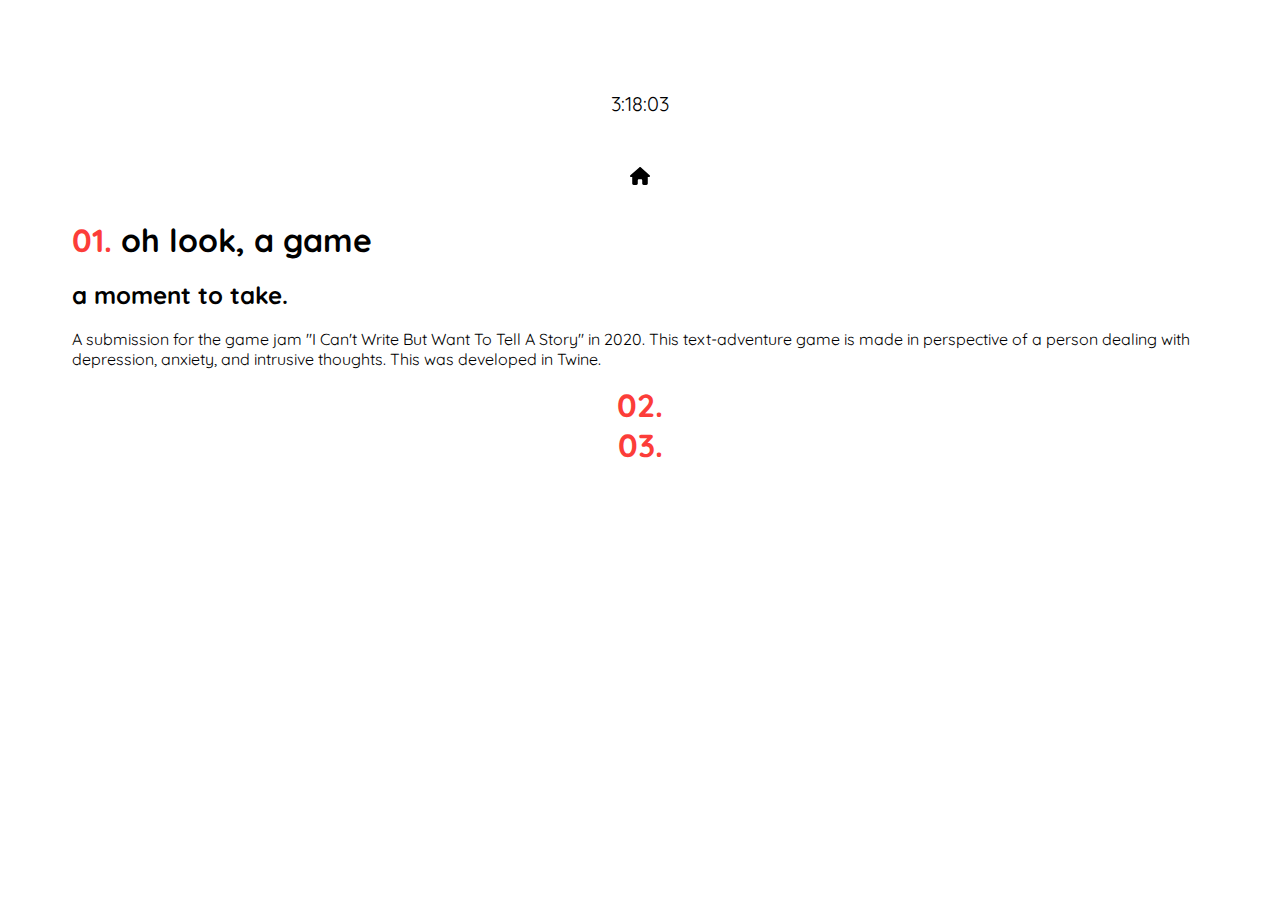
==== project.html @ adcb74ce "hamburg" ====
<!DOCTYPE html>
<html lang="en">
<head>
    <meta charset="UTF-8">
    <meta name="viewport" content="width=device-width, initial-scale=1.0">
    <title>hello</title>
    <link rel="stylesheet" href="style.css">
</head>
<body>
    <div id="time"></div>
    <a href="index.html"><svg class="proj-home" xmlns="http://www.w3.org/2000/svg" height="20" width="20" viewBox="0 0 576 512"><!--!Font Awesome Free 6.5.1 by @fontawesome - https://fontawesome.com License - https://fontawesome.com/license/free Copyright 2024 Fonticons, Inc.--><path d="M575.8 255.5c0 18-15 32.1-32 32.1h-32l.7 160.2c0 2.7-.2 5.4-.5 8.1V472c0 22.1-17.9 40-40 40H456c-1.1 0-2.2 0-3.3-.1c-1.4 .1-2.8 .1-4.2 .1H416 392c-22.1 0-40-17.9-40-40V448 384c0-17.7-14.3-32-32-32H256c-17.7 0-32 14.3-32 32v64 24c0 22.1-17.9 40-40 40H160 128.1c-1.5 0-3-.1-4.5-.2c-1.2 .1-2.4 .2-3.6 .2H104c-22.1 0-40-17.9-40-40V360c0-.9 0-1.9 .1-2.8V287.6H32c-18 0-32-14-32-32.1c0-9 3-17 10-24L266.4 8c7-7 15-8 22-8s15 2 21 7L564.8 231.5c8 7 12 15 11 24z"/></svg></a>
    
    <div id="project1">
        <h1><span class="colored">01.</span> oh look, a game</h1>
        <h2 class="projectlink"><a href="https://takocodes.itch.io/a-moment-to-take">a moment to take.</a></h2>
        <p>A submission for the game jam "I Can't Write But Want To Tell A Story" in 2020. This text-adventure game is made in perspective of a person dealing with depression, anxiety, and intrusive thoughts. 
            This was developed in Twine.</p>
    </div>
    <h1><span class="colored">02.</span></h1>
    <h1><span class="colored">03.</span></h1>

    <script src="script.js"></script>
</body>
</html>
---- style.css ----
@import url('https://fonts.googleapis.com/css2?family=Quicksand&display=swap');

body {
    font-family: 'Quicksand', sans-serif;
    display: flex;
    flex-direction: column;
    align-items: center;
    justify-content: center;
    height: 60vh;
    padding-left: 5%;
    padding-right: 5%;
}

a {
    text-decoration: none;
    color:#000;
    animation: hovering 1s ease-in-out infinite;
}

a:hover {
    color:#fc3d39;
}

p #project1 {
    text-align: center;
}
/* headers */
h1 {
    margin: 0vh;
}

.abouth1 {
    animation: fadeIn 1s ease-in;
}

.name {
    opacity: 0;
    animation: fadeIn 1s ease-in 1s forwards;
}

.colored {
    color: #fc3d39;
}

#about-bio {
    opacity: 0;
    font-size: 18px;
    animation: fadeIn 1s ease-in 2s forwards;
}
/* buttons */

button {
    background-color: #EAE6DF;
    padding: 15px 35px;
    margin: 20px;
    font-size: 15px;
    letter-spacing: 2px;
    transition: .3s ease-in;
    animation: .5s ease-in;
    border: 1px;
}

button:hover {
    background-color: #000;
    color: #EAE6DF;
    border: 1px;
    border-radius: 30px;
    cursor: pointer;
}

.contact {
    opacity: 0;
    animation: fadeIn 1s ease-in 2s forwards;
}

svg:hover {
    fill:#fc3d39;
}

.proj-home {
    margin-bottom: 30px;
}


/* time */

#time {
    font-size: 20px;
    margin-bottom: 50px;
}

/* keyframes */
@keyframes fadeIn {
    from {
        opacity: 0;
    } to {
        opacity: 1;
    }
}

@keyframes hovering {
    0%, 100% {
        transform: translateY(0);
    } 50% {
        transform: translateY(7px);
    }
}
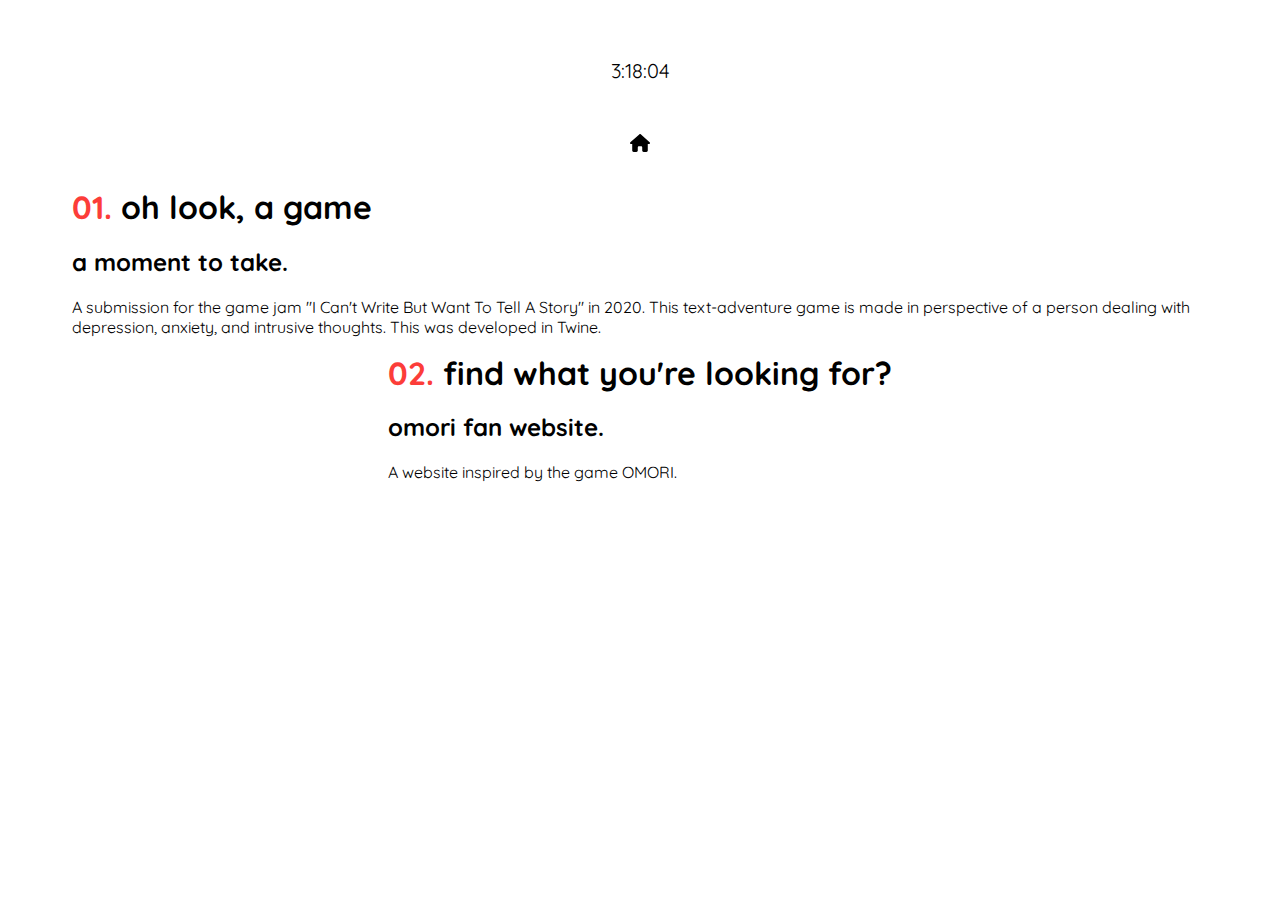
==== commit 67a97ea5: "added omori in the project" ====
--- a/project.html
+++ b/project.html
@@ -16,8 +16,11 @@
         <p>A submission for the game jam "I Can't Write But Want To Tell A Story" in 2020. This text-adventure game is made in perspective of a person dealing with depression, anxiety, and intrusive thoughts. 
             This was developed in Twine.</p>
     </div>
-    <h1><span class="colored">02.</span></h1>
-    <h1><span class="colored">03.</span></h1>
+    <div id="project2">
+        <h1><span class="colored">02.</span> find what you're looking for?</h1>
+        <h2 class="projectlink"><a href="https://slamonander.github.io/omori-website/">omori fan website.</a></h2>
+        <p>A website inspired by the game OMORI.</p>
+    </div>
 
     <script src="script.js"></script>
 </body>
